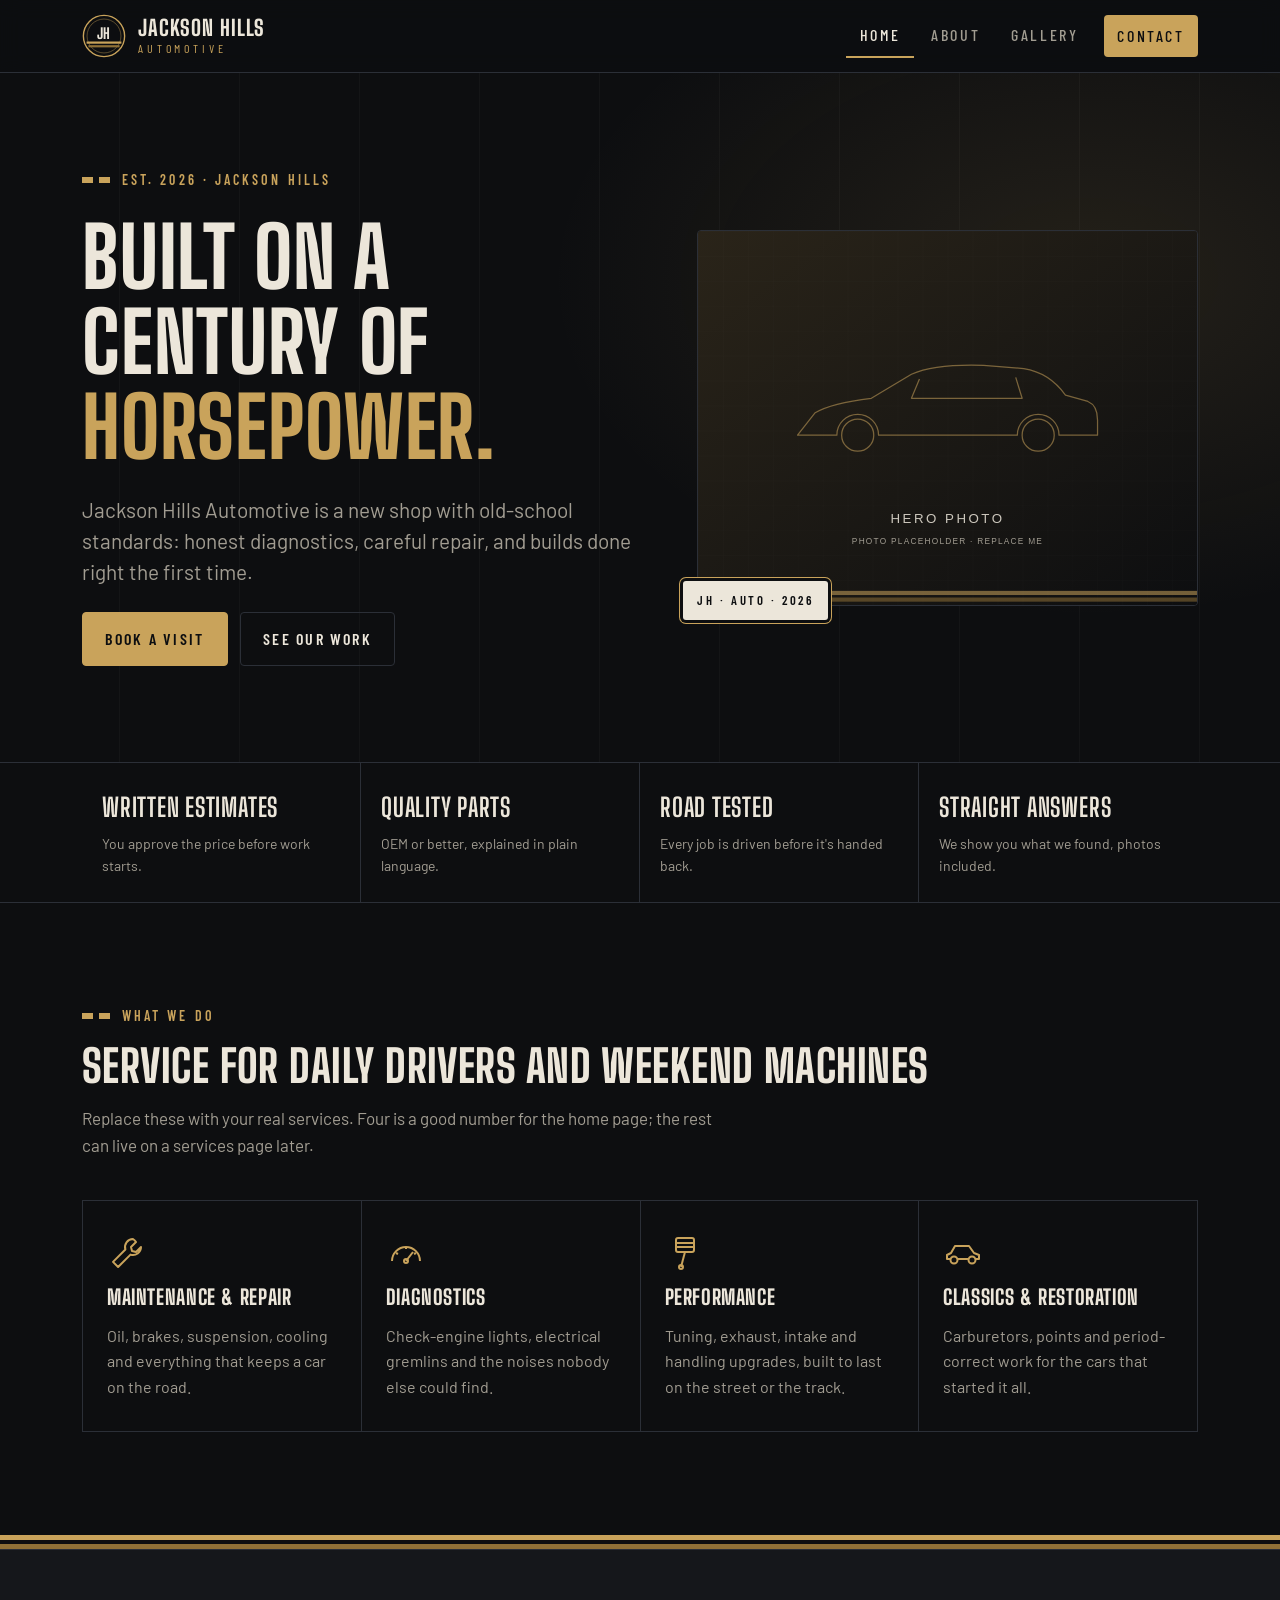
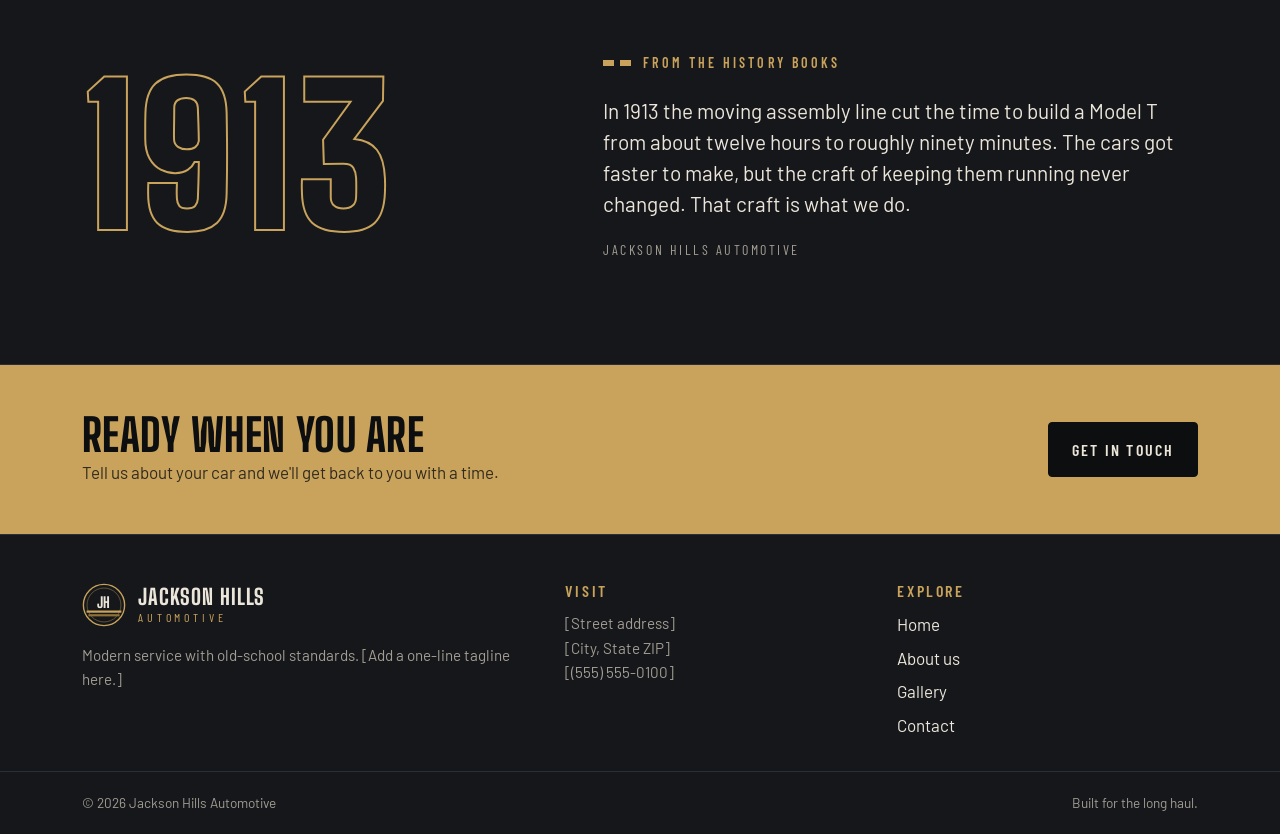
==== index.html @ db12f7b8 "Add starter website: home, about, gallery and contact pages Co-Authored-By: Claude Opus 5.5 (1M cont" ====
<!doctype html>
<html lang="en">
<head>
<meta charset="utf-8">
<meta name="viewport" content="width=device-width, initial-scale=1, viewport-fit=cover">
<title>Jackson Hills Automotive</title>
<meta name="description" content="Jackson Hills Automotive: modern auto service with old-school standards.">
<meta name="claude:viewport-fit-sides" content="cover">
<link rel="preconnect" href="https://fonts.googleapis.com">
<link rel="preconnect" href="https://fonts.gstatic.com" crossorigin>
<link rel="stylesheet" href="https://fonts.googleapis.com/css2?family=Barlow+Condensed:wght@500;600&family=Barlow:wght@400;500;600&family=Big+Shoulders+Display:wght@700;800;900&display=swap">
<link rel="stylesheet" href="css/style.css">
</head>
<body>
<header class="site-header">
  <div class="wrap">
    <a class="brand" href="index.html" aria-label="Jackson Hills Automotive home">
      <svg viewBox="0 0 48 48" aria-hidden="true"><circle cx="24" cy="24" r="22.5" fill="none" stroke="#c9a35b" stroke-width="1.5"/><circle cx="24" cy="24" r="18.5" fill="none" stroke="#c9a35b" stroke-opacity=".45" stroke-width="1"/><rect x="5" y="30" width="38" height="2.4" fill="#c9a35b"/><rect x="7" y="34" width="34" height="2.4" fill="#8f7037"/><text x="24" y="27" text-anchor="middle" font-family="Big Shoulders Display, Arial Narrow, sans-serif" font-weight="800" font-size="16" fill="#ece6da" letter-spacing="1">JH</text></svg>
      <span class="brand-name"><strong>Jackson Hills</strong><span>Automotive</span></span>
    </a>
    <button class="nav-toggle" type="button" aria-expanded="false" aria-controls="site-nav">Menu</button>
    <nav class="site-nav" id="site-nav" aria-label="Main">
      <ul><li><a href="index.html" aria-current="page">Home</a></li><li><a href="about.html">About</a></li><li><a href="gallery.html">Gallery</a></li><li><a class="nav-cta" href="contact.html">Contact</a></li></ul>
    </nav>
  </div>
</header>
<main>
<section class="hero">
  <div class="wrap">
    <div class="hero-copy">
      <span class="eyebrow">Est. 2026 &middot; Jackson Hills</span>
      <h1>Built on a century of <em>horsepower.</em></h1>
      <p class="lead">Jackson Hills Automotive is a new shop with old-school standards: honest diagnostics, careful repair, and builds done right the first time.</p>
      <div class="btn-row">
        <a class="btn btn-primary" href="contact.html">Book a visit</a>
        <a class="btn btn-ghost" href="gallery.html">See our work</a>
      </div>
    </div>
    <div class="hero-media">
      <img src="images/hero.svg" alt="Placeholder for the hero photo" width="1200" height="900">
      <span class="plate">JH &middot; Auto &middot; 2026</span>
    </div>
  </div>
</section>

<section class="gauges" aria-label="Our promise">
  <div class="wrap">
    <ul>
      <li><b>Written estimates</b><span>You approve the price before work starts.</span></li>
      <li><b>Quality parts</b><span>OEM or better, explained in plain language.</span></li>
      <li><b>Road tested</b><span>Every job is driven before it's handed back.</span></li>
      <li><b>Straight answers</b><span>We show you what we found, photos included.</span></li>
    </ul>
  </div>
</section>

<section class="section">
  <div class="wrap">
    <div class="section-head">
      <span class="eyebrow">What we do</span>
      <h2>Service for daily drivers and weekend machines</h2>
      <p class="muted">Replace these with your real services. Four is a good number for the home page; the rest can live on a services page later.</p>
    </div>
    <div class="grid-4">
      <article class="service"><svg viewBox="0 0 40 40" fill="none" stroke="currentColor" stroke-width="2" aria-hidden="true"><path d="M26 6a8 8 0 0 0-7.6 10.5L6 28.9 11.1 34l12.4-12.4A8 8 0 0 0 34 14l-5 5-4-1-1-4 5-5a8 8 0 0 0-3-3z" stroke-linejoin="round"/></svg><h3>Maintenance &amp; repair</h3><p>Oil, brakes, suspension, cooling and everything that keeps a car on the road.</p></article>
      <article class="service"><svg viewBox="0 0 40 40" fill="none" stroke="currentColor" stroke-width="2" aria-hidden="true"><path d="M6 28a14 14 0 1 1 28 0"/><path d="M20 28l7-9"/><circle cx="20" cy="28" r="2"/><path d="M10 20l2 1M20 14v2M30 20l-2 1"/></svg><h3>Diagnostics</h3><p>Check-engine lights, electrical gremlins and the noises nobody else could find.</p></article>
      <article class="service"><svg viewBox="0 0 40 40" fill="none" stroke="currentColor" stroke-width="2" aria-hidden="true"><rect x="11" y="5" width="18" height="14" rx="2"/><path d="M11 10h18M11 14h18"/><path d="M20 19l-4 15"/><circle cx="16" cy="34" r="2"/></svg><h3>Performance</h3><p>Tuning, exhaust, intake and handling upgrades, built to last on the street or the track.</p></article>
      <article class="service"><svg viewBox="0 0 40 40" fill="none" stroke="currentColor" stroke-width="2" aria-hidden="true"><path d="M4 26v-4l4-2 4-7h14l5 7 5 2v4H4z" stroke-linejoin="round"/><circle cx="11" cy="27" r="3.5" fill="#0d0e10"/><circle cx="29" cy="27" r="3.5" fill="#0d0e10"/></svg><h3>Classics &amp; restoration</h3><p>Carburetors, points and period-correct work for the cars that started it all.</p></article>
    </div>
  </div>
</section>

<div class="stripes" aria-hidden="true"></div>

<section class="section section-alt heritage">
  <div class="wrap">
    <div class="year" aria-hidden="true">1913</div>
    <blockquote>
      <span class="eyebrow">From the history books</span>
      <p>In 1913 the moving assembly line cut the time to build a Model T from about twelve hours to roughly ninety minutes. The cars got faster to make, but the craft of keeping them running never changed. That craft is what we do.</p>
      <cite>Jackson Hills Automotive</cite>
    </blockquote>
  </div>
</section>

<section class="cta-band">
  <div class="wrap">
    <div>
      <h2>Ready when you are</h2>
      <p>Tell us about your car and we'll get back to you with a time.</p>
    </div>
    <a class="btn" href="contact.html">Get in touch</a>
  </div>
</section>
</main>
<footer class="site-footer">
  <div class="wrap">
    <div>
      <a class="brand" href="index.html"><svg viewBox="0 0 48 48" aria-hidden="true"><circle cx="24" cy="24" r="22.5" fill="none" stroke="#c9a35b" stroke-width="1.5"/><circle cx="24" cy="24" r="18.5" fill="none" stroke="#c9a35b" stroke-opacity=".45" stroke-width="1"/><rect x="5" y="30" width="38" height="2.4" fill="#c9a35b"/><rect x="7" y="34" width="34" height="2.4" fill="#8f7037"/><text x="24" y="27" text-anchor="middle" font-family="Big Shoulders Display, Arial Narrow, sans-serif" font-weight="800" font-size="16" fill="#ece6da" letter-spacing="1">JH</text></svg><span class="brand-name"><strong>Jackson Hills</strong><span>Automotive</span></span></a>
      <p style="margin-top:1rem">Modern service with old-school standards. [Add a one-line tagline here.]</p>
    </div>
    <div>
      <h3>Visit</h3>
      <p>[Street address]<br>[City, State ZIP]<br>[(555) 555-0100]</p>
    </div>
    <div>
      <h3>Explore</h3>
      <ul><li><a href="index.html">Home</a></li><li><a href="about.html">About us</a></li><li><a href="gallery.html">Gallery</a></li><li><a href="contact.html">Contact</a></li></ul>
    </div>
  </div>
  <div class="footer-base"><div class="wrap"><span>&copy; <span data-year>2026</span> Jackson Hills Automotive</span><span>Built for the long haul.</span></div></div>
</footer>
<script src="js/main.js"></script>
</body>
</html>
---- css/style.css ----
/* Jackson Hills Automotive
   Layout: dark garage floor, brass heritage accents, twin racing stripes as the recurring mark.
   Single dark theme by design. */
:root {
  --ink: #0d0e10;        /* page background */
  --panel: #15171b;      /* raised surfaces */
  --panel-2: #1d2026;    /* inputs, hover */
  --line: #2b2f37;       /* hairlines */
  --fg: #ece6da;         /* warm parchment text */
  --muted: #a29d92;      /* secondary text */
  --brass: #c9a35b;      /* heritage accent */
  --brass-deep: #8f7037; /* accent shade */

  --font-display: "Big Shoulders Display", "Arial Narrow", Impact, sans-serif;
  --font-body: "Barlow", "Helvetica Neue", Arial, sans-serif;
  --font-label: "Barlow Condensed", "Arial Narrow", Arial, sans-serif;

  --step--1: 0.875rem;
  --step-0: 1.0625rem;
  --step-1: 1.3rem;
  --step-2: 1.75rem;
  --step-3: clamp(2.1rem, 4vw, 2.8rem);
  --step-4: clamp(2.8rem, 7vw, 5.2rem);

  --radius: 4px;
  --wrap: 1180px;
  color-scheme: dark;
}

*, *::before, *::after { box-sizing: border-box; }
html { scroll-behavior: smooth; }
@media (prefers-reduced-motion: reduce) {
  html { scroll-behavior: auto; }
  *, *::before, *::after { animation: none !important; transition: none !important; }
}

body {
  margin: 0;
  background: var(--ink);
  color: var(--fg);
  font-family: var(--font-body);
  font-size: var(--step-0);
  line-height: 1.6;
  -webkit-font-smoothing: antialiased;
}
body::before {
  content: "";
  position: fixed;
  inset: 0 0 auto;
  height: env(safe-area-inset-top, 0px);
  z-index: 60;
  background: var(--ink);
}

img { max-width: 100%; height: auto; display: block; }
a { color: var(--brass); }
a:focus-visible, button:focus-visible, input:focus-visible, select:focus-visible, textarea:focus-visible {
  outline: 2px solid var(--brass);
  outline-offset: 3px;
}

.wrap {
  max-width: var(--wrap);
  margin-inline: auto;
  padding-left: max(16px, env(safe-area-inset-left, 0px));
  padding-right: max(16px, env(safe-area-inset-right, 0px));
}
@media (min-width: 700px) {
  .wrap { padding-left: max(32px, env(safe-area-inset-left, 0px)); padding-right: max(32px, env(safe-area-inset-right, 0px)); }
}

h1, h2, h3 {
  font-family: var(--font-display);
  font-weight: 800;
  line-height: 1.02;
  letter-spacing: 0.01em;
  text-transform: uppercase;
  text-wrap: balance;
  margin: 0;
}
h1 { font-size: var(--step-4); }
h2 { font-size: var(--step-3); }
h3 { font-size: var(--step-1); letter-spacing: 0.03em; }
p { margin: 0; max-width: 65ch; }

.eyebrow {
  font-family: var(--font-label);
  font-weight: 600;
  font-size: var(--step--1);
  letter-spacing: 0.22em;
  text-transform: uppercase;
  color: var(--brass);
  display: inline-flex;
  align-items: center;
  gap: 0.75rem;
}
.eyebrow::before {
  content: "";
  width: 28px;
  height: 6px;
  background: linear-gradient(90deg, var(--brass) 0 40%, transparent 40% 60%, var(--brass) 60%);
}
.lead { font-size: var(--step-1); color: var(--muted); line-height: 1.5; }
.muted { color: var(--muted); }

/* Buttons */
.btn {
  display: inline-flex;
  align-items: center;
  gap: 0.6rem;
  font-family: var(--font-label);
  font-weight: 600;
  font-size: 1rem;
  letter-spacing: 0.14em;
  text-transform: uppercase;
  text-decoration: none;
  padding: 0.85rem 1.4rem;
  border-radius: var(--radius);
  border: 1px solid var(--brass);
  cursor: pointer;
  transition: background 0.2s, color 0.2s, transform 0.2s;
}
.btn-primary { background: var(--brass); color: var(--ink); }
.btn-primary:hover { background: var(--fg); border-color: var(--fg); }
.btn-ghost { background: transparent; color: var(--fg); border-color: var(--line); }
.btn-ghost:hover { border-color: var(--brass); color: var(--brass); }
.btn-row { display: flex; flex-wrap: wrap; gap: 0.75rem; }

/* Header */
.site-header {
  position: sticky;
  top: env(safe-area-inset-top, 0px);
  z-index: 50;
  background: color-mix(in srgb, var(--ink) 88%, transparent);
  backdrop-filter: blur(10px);
  -webkit-backdrop-filter: blur(10px);
  border-bottom: 1px solid var(--line);
}
.site-header .wrap {
  display: flex;
  align-items: center;
  justify-content: space-between;
  gap: 1rem;
  min-height: 72px;
}
.brand {
  display: flex;
  align-items: center;
  gap: 0.75rem;
  text-decoration: none;
  color: var(--fg);
}
.brand svg { width: 44px; height: 44px; flex: none; }
.brand-name { display: flex; flex-direction: column; line-height: 1; }
.brand-name strong {
  font-family: var(--font-display);
  font-weight: 800;
  font-size: 1.35rem;
  letter-spacing: 0.04em;
  text-transform: uppercase;
}
.brand-name span {
  font-family: var(--font-label);
  font-size: 0.75rem;
  letter-spacing: 0.32em;
  text-transform: uppercase;
  color: var(--brass);
  margin-top: 0.2rem;
}
.nav-toggle {
  display: none;
  background: none;
  border: 1px solid var(--line);
  color: var(--fg);
  border-radius: var(--radius);
  padding: 0.5rem 0.7rem;
  font-family: var(--font-label);
  letter-spacing: 0.14em;
  text-transform: uppercase;
  cursor: pointer;
}
.site-nav ul { list-style: none; margin: 0; padding: 0; display: flex; gap: 0.25rem; align-items: center; }
.site-nav a {
  display: block;
  font-family: var(--font-label);
  font-weight: 500;
  font-size: 1rem;
  letter-spacing: 0.16em;
  text-transform: uppercase;
  text-decoration: none;
  color: var(--muted);
  padding: 0.5rem 0.85rem;
  border-bottom: 2px solid transparent;
}
.site-nav a:hover { color: var(--fg); }
.site-nav a[aria-current="page"] { color: var(--fg); border-bottom-color: var(--brass); }
.site-nav .nav-cta { color: var(--ink); background: var(--brass); border-radius: var(--radius); border-bottom: 0; margin-left: 0.5rem; }
.site-nav .nav-cta:hover { background: var(--fg); color: var(--ink); }
.site-nav .nav-cta[aria-current="page"] { border-bottom: 0; }

@media (max-width: 820px) {
  .nav-toggle { display: inline-block; }
  .site-nav {
    position: absolute;
    inset: 100% 0 auto;
    background: var(--ink);
    border-bottom: 1px solid var(--line);
    padding-left: max(16px, env(safe-area-inset-left, 0px));
    padding-right: max(16px, env(safe-area-inset-right, 0px));
    padding-block: 0.5rem 1rem;
  }
  .site-nav:not(.is-open) { display: none; }
  .site-nav ul { flex-direction: column; align-items: stretch; }
  .site-nav a { padding: 0.8rem 0; border-bottom: 1px solid var(--line); }
  .site-nav a[aria-current="page"] { border-bottom-color: var(--brass); }
  .site-nav .nav-cta { margin: 0.75rem 0 0; text-align: center; padding: 0.8rem; }
}

/* Sections */
.section { padding-block: clamp(3.5rem, 8vw, 6.5rem); }
.section-head { display: grid; gap: 1rem; margin-bottom: 2.5rem; }
.section-alt { background: var(--panel); border-block: 1px solid var(--line); }

/* Racing stripe divider */
.stripes {
  height: 14px;
  background:
    linear-gradient(var(--brass), var(--brass)) 0 0 / 100% 5px no-repeat,
    linear-gradient(var(--brass-deep), var(--brass-deep)) 0 100% / 100% 5px no-repeat;
}

/* Hero */
.hero { position: relative; overflow: hidden; border-bottom: 1px solid var(--line); }
.hero::before {
  content: "";
  position: absolute;
  inset: 0;
  background:
    radial-gradient(ellipse 60% 70% at 85% 30%, rgba(201, 163, 91, 0.12), transparent 70%),
    repeating-linear-gradient(90deg, transparent 0 119px, rgba(236, 230, 218, 0.03) 119px 120px);
  pointer-events: none;
}
.hero .wrap {
  position: relative;
  display: grid;
  grid-template-columns: minmax(0, 1.1fr) minmax(0, 1fr);
  gap: clamp(2rem, 5vw, 4rem);
  align-items: center;
  padding-block: clamp(3rem, 8vw, 6rem);
}
.hero-copy { display: grid; gap: 1.5rem; min-width: 0; }
.hero h1 em { font-style: normal; color: var(--brass); }
.hero-media { position: relative; min-width: 0; }
.hero-media img { width: 100%; aspect-ratio: 4 / 3; object-fit: cover; border: 1px solid var(--line); border-radius: var(--radius); }
.plate {
  position: absolute;
  left: -14px;
  bottom: -14px;
  background: var(--fg);
  color: var(--ink);
  font-family: var(--font-label);
  font-weight: 600;
  letter-spacing: 0.2em;
  text-transform: uppercase;
  font-size: 0.8rem;
  padding: 0.55rem 0.9rem;
  border-radius: 3px;
  box-shadow: 0 0 0 3px var(--ink), 0 0 0 4px var(--brass);
}
@media (max-width: 820px) {
  .hero .wrap { grid-template-columns: 1fr; }
  .plate { left: 10px; bottom: -12px; }
}

/* Gauge strip */
.gauges { border-bottom: 1px solid var(--line); }
.gauges ul {
  list-style: none;
  margin: 0;
  padding: 0;
  display: grid;
  grid-template-columns: repeat(auto-fit, minmax(200px, 1fr));
}
.gauges li {
  padding: 1.5rem 1.25rem;
  border-right: 1px solid var(--line);
  display: grid;
  gap: 0.3rem;
}
.gauges li:last-child { border-right: 0; }
.gauges b {
  font-family: var(--font-display);
  font-size: 1.6rem;
  text-transform: uppercase;
  letter-spacing: 0.03em;
}
.gauges span { color: var(--muted); font-size: var(--step--1); }
@media (max-width: 520px) { .gauges li { border-right: 0; border-bottom: 1px solid var(--line); } }

/* Service cards */
.grid-4 { display: grid; grid-template-columns: repeat(auto-fit, minmax(240px, 1fr)); gap: 1px; background: var(--line); border: 1px solid var(--line); }
.service { background: var(--ink); padding: 2rem 1.5rem; display: grid; gap: 0.9rem; align-content: start; transition: background 0.2s; min-width: 0; }
.service:hover { background: var(--panel); }
.service svg { width: 40px; height: 40px; color: var(--brass); }
.service p { color: var(--muted); font-size: 1rem; }
.section-alt .service { background: var(--panel); }
.section-alt .service:hover { background: var(--panel-2); }

/* Heritage band */
.heritage .wrap { display: grid; grid-template-columns: minmax(0, 1fr) minmax(0, 1.3fr); gap: clamp(2rem, 5vw, 4rem); align-items: center; }
.year {
  font-family: var(--font-display);
  font-weight: 900;
  font-size: clamp(6rem, 18vw, 12rem);
  line-height: 0.85;
  color: transparent;
  -webkit-text-stroke: 2px var(--brass);
  letter-spacing: 0.02em;
}
.heritage blockquote { margin: 0; display: grid; gap: 1.25rem; }
.heritage blockquote p { font-size: var(--step-1); line-height: 1.5; }
.heritage cite { font-family: var(--font-label); font-style: normal; letter-spacing: 0.18em; text-transform: uppercase; color: var(--muted); font-size: var(--step--1); }
@media (max-width: 820px) { .heritage .wrap { grid-template-columns: 1fr; } }

/* CTA band */
.cta-band { background: var(--brass); color: var(--ink); }
.cta-band .wrap { display: flex; flex-wrap: wrap; align-items: center; justify-content: space-between; gap: 1.5rem; padding-block: 3rem; }
.cta-band h2 { font-size: var(--step-3); }
.cta-band p { color: var(--ink); opacity: 0.8; }
.cta-band .btn { background: var(--ink); color: var(--fg); border-color: var(--ink); }
.cta-band .btn:hover { background: var(--panel-2); }

/* Page header */
.page-head { border-bottom: 1px solid var(--line); position: relative; overflow: hidden; }
.page-head::after {
  content: "";
  position: absolute;
  right: -40px;
  top: 0;
  bottom: 0;
  width: 160px;
  background: linear-gradient(90deg, transparent 0 30%, var(--brass) 30% 50%, transparent 50% 62%, var(--brass-deep) 62% 82%, transparent 82%);
  transform: skewX(-18deg);
  opacity: 0.85;
}
.page-head .wrap { padding-block: clamp(3rem, 7vw, 5rem); display: grid; gap: 1.25rem; position: relative; z-index: 1; }
@media (max-width: 600px) { .page-head::after { width: 90px; right: -50px; opacity: 0.5; } }

/* About */
.split { display: grid; grid-template-columns: minmax(0, 1fr) minmax(0, 1fr); gap: clamp(2rem, 5vw, 4rem); align-items: start; }
.split > * { min-width: 0; }
.prose { display: grid; gap: 1.1rem; }
.prose p { color: var(--muted); }
.prose p:first-of-type { color: var(--fg); font-size: var(--step-1); line-height: 1.5; }
.framed img { width: 100%; aspect-ratio: 4 / 5; object-fit: cover; border: 1px solid var(--line); border-radius: var(--radius); }
.framed figcaption { font-family: var(--font-label); letter-spacing: 0.14em; text-transform: uppercase; font-size: 0.8rem; color: var(--muted); margin-top: 0.75rem; }
@media (max-width: 820px) { .split { grid-template-columns: 1fr; } }

.values { list-style: none; margin: 0; padding: 0; display: grid; grid-template-columns: repeat(auto-fit, minmax(240px, 1fr)); gap: 2rem; }
.values li { display: grid; gap: 0.6rem; border-top: 2px solid var(--brass); padding-top: 1.25rem; }
.values p { color: var(--muted); font-size: 1rem; }

/* Timeline */
.timeline { list-style: none; margin: 0; padding: 0; position: relative; display: grid; gap: 0; }
.timeline::before { content: ""; position: absolute; left: 7.5rem; top: 0.6rem; bottom: 0.6rem; width: 1px; background: var(--line); }
.timeline li { display: grid; grid-template-columns: 7.5rem minmax(0, 1fr); gap: 2rem; padding-block: 1.1rem; position: relative; }
.timeline li::before {
  content: "";
  position: absolute;
  left: calc(7.5rem - 5px);
  top: 1.65rem;
  width: 11px;
  height: 11px;
  border-radius: 50%;
  background: var(--ink);
  border: 2px solid var(--brass);
}
.timeline time {
  font-family: var(--font-display);
  font-weight: 800;
  font-size: 2rem;
  line-height: 1;
  color: var(--brass);
  font-variant-numeric: tabular-nums;
  padding-top: 0.2rem;
}
.timeline div { padding-left: 1rem; display: grid; gap: 0.3rem; }
.timeline p { color: var(--muted); font-size: 1rem; }
.timeline li.now time { color: var(--fg); }
.timeline li.now::before { background: var(--brass); }
@media (max-width: 560px) {
  .timeline::before { left: 4.5rem; }
  .timeline li { grid-template-columns: 4.5rem minmax(0, 1fr); gap: 1rem; }
  .timeline li::before { left: calc(4.5rem - 5px); }
  .timeline time { font-size: 1.4rem; }
}

.team { display: grid; grid-template-columns: repeat(auto-fit, minmax(220px, 1fr)); gap: 1.5rem; }
.team figure { margin: 0; display: grid; gap: 0.75rem; }
.team img { width: 100%; aspect-ratio: 1; object-fit: cover; border: 1px solid var(--line); border-radius: var(--radius); }
.team strong { font-family: var(--font-display); font-size: 1.3rem; text-transform: uppercase; letter-spacing: 0.03em; display: block; }
.team span { color: var(--muted); font-size: 0.95rem; }

/* Gallery */
.filters { display: flex; flex-wrap: wrap; gap: 0.5rem; margin-bottom: 2rem; }
.chip {
  font-family: var(--font-label);
  font-weight: 500;
  letter-spacing: 0.14em;
  text-transform: uppercase;
  font-size: 0.9rem;
  padding: 0.5rem 1rem;
  border-radius: 999px;
  border: 1px solid var(--line);
  background: transparent;
  color: var(--muted);
  cursor: pointer;
}
.chip:hover { color: var(--fg); border-color: var(--muted); }
.chip[aria-pressed="true"] { background: var(--fg); color: var(--ink); border-color: var(--fg); }
.gallery { display: grid; grid-template-columns: repeat(auto-fill, minmax(280px, 1fr)); gap: 1rem; }
.gallery figure { margin: 0; }
.gallery button {
  display: block;
  width: 100%;
  padding: 0;
  border: 1px solid var(--line);
  border-radius: var(--radius);
  background: var(--panel);
  cursor: zoom-in;
  overflow: hidden;
}
.gallery img { width: 100%; aspect-ratio: 4 / 3; object-fit: cover; transition: transform 0.4s ease; }
.gallery button:hover img { transform: scale(1.04); }
.gallery figcaption { display: flex; justify-content: space-between; gap: 1rem; padding-top: 0.6rem; font-size: 0.95rem; }
.gallery figcaption span { font-family: var(--font-label); letter-spacing: 0.14em; text-transform: uppercase; font-size: 0.8rem; color: var(--brass); }

.lightbox {
  position: fixed;
  inset: 0;
  z-index: 100;
  background: rgba(8, 9, 10, 0.94);
  display: grid;
  place-items: center;
  padding: max(16px, env(safe-area-inset-top, 0px)) max(16px, env(safe-area-inset-right, 0px)) max(16px, env(safe-area-inset-bottom, 0px)) max(16px, env(safe-area-inset-left, 0px));
}
.lightbox figure { margin: 0; max-width: min(1100px, 100%); display: grid; gap: 0.75rem; }
.lightbox img { max-height: 78vh; width: auto; margin-inline: auto; border-radius: var(--radius); }
.lightbox figcaption { text-align: center; color: var(--muted); }
.lightbox-close {
  position: absolute;
  top: calc(16px + env(safe-area-inset-top, 0px));
  right: calc(16px + env(safe-area-inset-right, 0px));
  background: var(--panel);
  color: var(--fg);
  border: 1px solid var(--line);
  border-radius: var(--radius);
  padding: 0.5rem 0.9rem;
  font-family: var(--font-label);
  letter-spacing: 0.14em;
  text-transform: uppercase;
  cursor: pointer;
}

/* Contact */
.contact-grid { display: grid; grid-template-columns: minmax(0, 1.4fr) minmax(0, 1fr); gap: clamp(2rem, 5vw, 4rem); align-items: start; }
@media (max-width: 900px) { .contact-grid { grid-template-columns: 1fr; } }
.form { display: grid; gap: 1.1rem; }
.form-row { display: grid; grid-template-columns: repeat(auto-fit, minmax(220px, 1fr)); gap: 1.1rem; }
.field { display: grid; gap: 0.4rem; min-width: 0; }
.field label { font-family: var(--font-label); font-weight: 500; letter-spacing: 0.14em; text-transform: uppercase; font-size: 0.85rem; color: var(--muted); }
.field input, .field select, .field textarea {
  width: 100%;
  font: inherit;
  font-size: 1rem;
  color: var(--fg);
  background: var(--panel-2);
  border: 1px solid var(--line);
  border-radius: var(--radius);
  padding: 0.75rem 0.9rem;
}
.field textarea { min-height: 150px; resize: vertical; }
.field input:focus, .field select:focus, .field textarea:focus { border-color: var(--brass); outline: none; box-shadow: 0 0 0 3px rgba(201, 163, 91, 0.2); }
.form-note { font-size: 0.95rem; color: var(--muted); }
.form-status { padding: 0.9rem 1rem; border: 1px solid var(--brass); border-radius: var(--radius); background: rgba(201, 163, 91, 0.08); }

.info-card { background: var(--panel); border: 1px solid var(--line); border-radius: var(--radius); padding: 2rem 1.75rem; display: grid; gap: 1.75rem; }
.info-card dl { margin: 0; display: grid; gap: 1.25rem; }
.info-card dt { font-family: var(--font-label); letter-spacing: 0.18em; text-transform: uppercase; font-size: 0.8rem; color: var(--brass); }
.info-card dd { margin: 0.25rem 0 0; }
.hours { width: 100%; border-collapse: collapse; font-variant-numeric: tabular-nums; }
.hours td { padding: 0.45rem 0; border-bottom: 1px solid var(--line); }
.hours td:last-child { text-align: right; color: var(--muted); }

/* Footer */
.site-footer { border-top: 1px solid var(--line); background: var(--panel); }
.site-footer .wrap { display: grid; grid-template-columns: minmax(0, 1.5fr) repeat(2, minmax(0, 1fr)); gap: 2rem; padding-block: 3rem 2rem; }
.site-footer h3 { font-size: 1rem; letter-spacing: 0.16em; color: var(--brass); font-family: var(--font-label); font-weight: 600; margin-bottom: 0.75rem; }
.site-footer ul { list-style: none; margin: 0; padding: 0; display: grid; gap: 0.4rem; }
.site-footer a { color: var(--fg); text-decoration: none; }
.site-footer a:hover { color: var(--brass); }
.site-footer p { color: var(--muted); font-size: 0.95rem; }
.footer-base { border-top: 1px solid var(--line); }
.footer-base .wrap { display: flex; flex-wrap: wrap; justify-content: space-between; gap: 0.5rem; padding-block: 1.25rem; font-size: 0.85rem; color: var(--muted); grid-template-columns: none; }
@media (max-width: 700px) { .site-footer .wrap { grid-template-columns: 1fr; } }
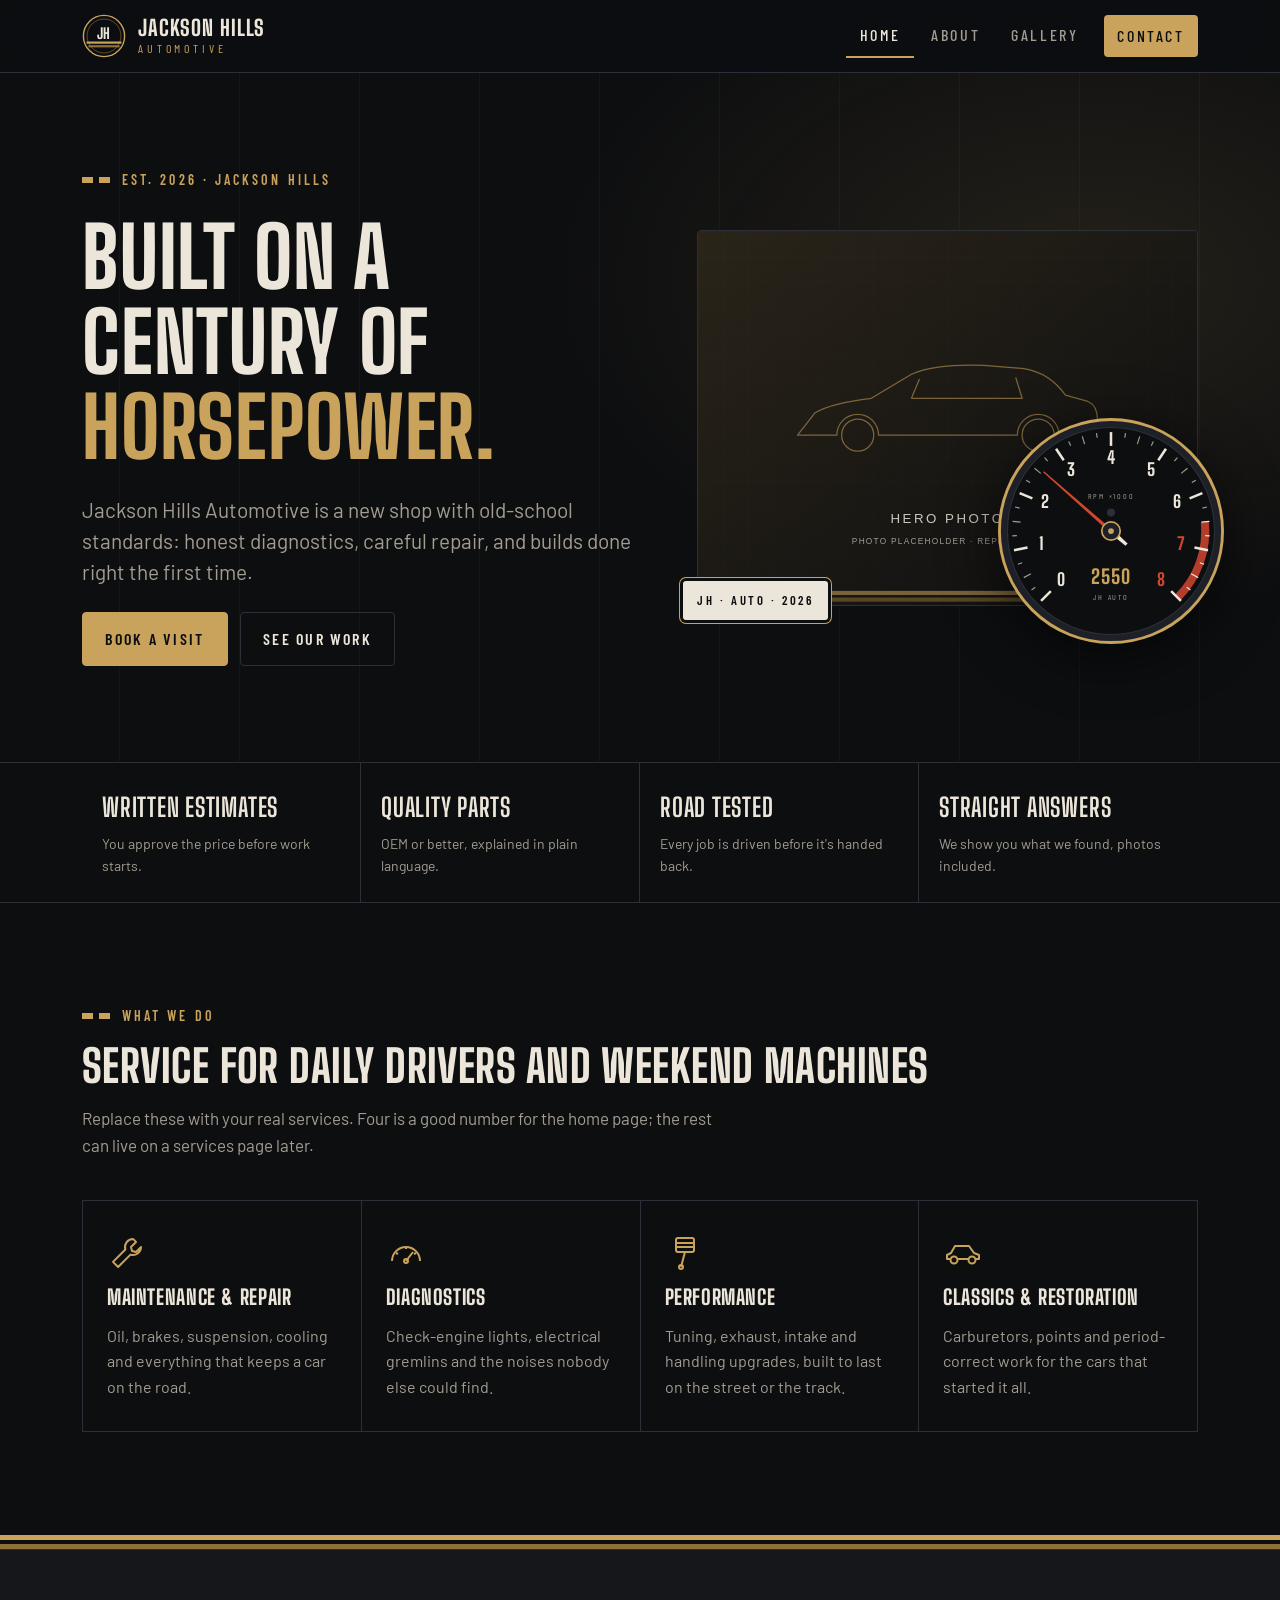
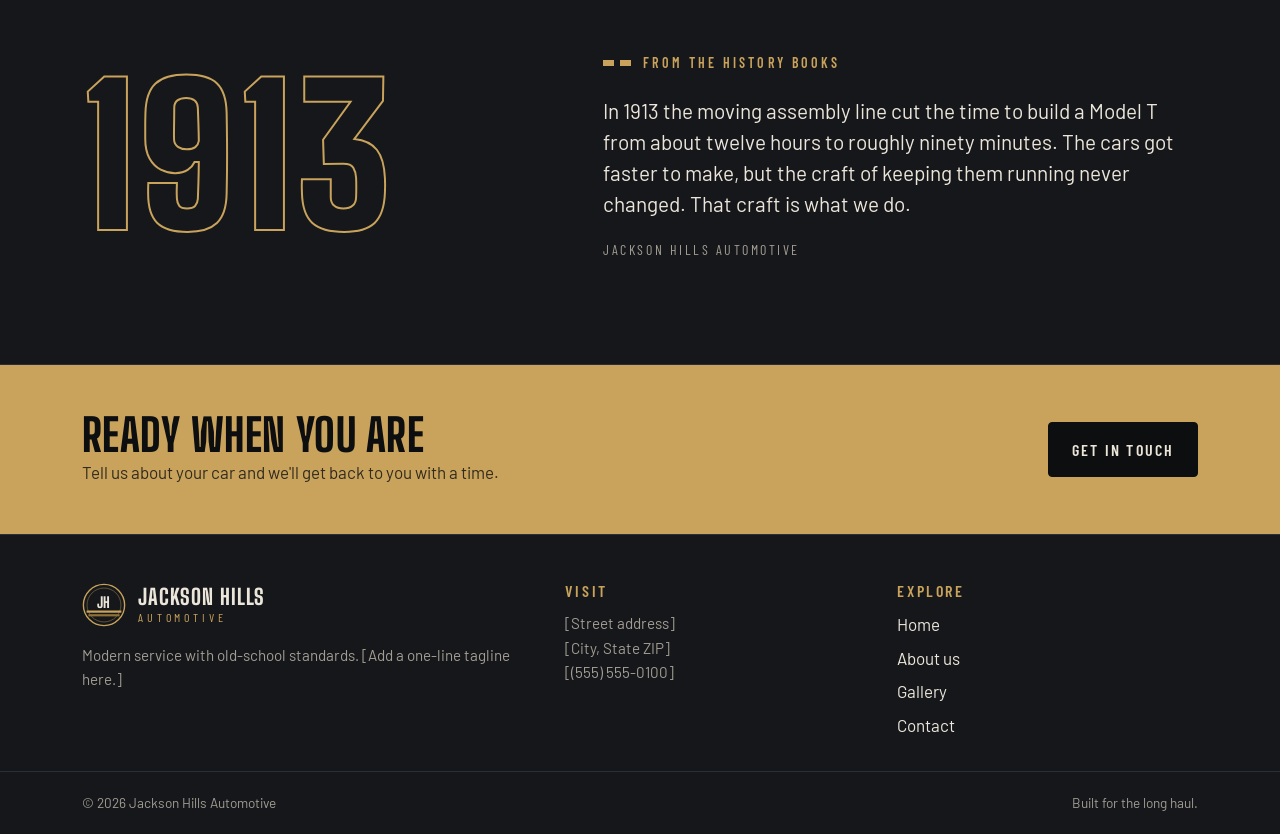
==== commit 4d692c3a: "Add redline tachometer to the home page hero Co-Authored-By: Claude Opus 5.5 (1M context) <noreply@a" ====
--- a/index.html
+++ b/index.html
@@ -39,6 +39,20 @@
     <div class="hero-media">
       <img src="images/hero.svg" alt="Placeholder for the hero photo" width="1200" height="900">
       <span class="plate">JH &middot; Auto &middot; 2026</span>
+      <div class="tach" id="tach" role="img" aria-label="Tachometer revving to redline">
+        <svg viewBox="0 0 200 200" aria-hidden="true">
+          <circle class="tach-bezel" cx="100" cy="100" r="97"/>
+          <circle class="tach-face" cx="100" cy="100" r="90"/>
+          <path class="tach-red" d="M181.61 91.96 A82 82 0 0 1 157.98 157.98"/><line class="tach-tick major" x1="39.19" y1="160.81" x2="47.67" y2="152.33"/><text class="tach-num" x="56.16" y="147.84">0</text><line class="tach-tick" x1="30.92" y1="151.23" x2="34.14" y2="148.85"/><line class="tach-tick" x1="24.15" y1="140.54" x2="30.33" y2="137.24"/><line class="tach-tick" x1="19.03" y1="128.97" x2="22.79" y2="127.62"/><line class="tach-tick major" x1="15.65" y1="116.78" x2="27.42" y2="114.44"/><text class="tach-num" x="39.19" y="116.10">1</text><line class="tach-tick" x1="14.10" y1="104.22" x2="18.10" y2="104.02"/><line class="tach-tick" x1="14.41" y1="91.57" x2="21.38" y2="92.26"/><line class="tach-tick" x1="16.58" y1="79.10" x2="20.46" y2="80.08"/><line class="tach-tick major" x1="20.55" y1="67.09" x2="31.63" y2="71.68"/><text class="tach-num" x="42.72" y="80.27">2</text><line class="tach-tick" x1="26.24" y1="55.79" x2="29.67" y2="57.84"/><line class="tach-tick" x1="33.52" y1="45.44" x2="38.93" y2="49.88"/><line class="tach-tick" x1="42.25" y1="36.28" x2="44.93" y2="39.24"/><line class="tach-tick major" x1="52.22" y1="28.49" x2="58.89" y2="38.47"/><text class="tach-num" x="65.55" y="52.45">3</text><line class="tach-tick" x1="63.23" y1="22.26" x2="64.94" y2="25.87"/><line class="tach-tick" x1="75.04" y1="17.70" x2="77.07" y2="24.40"/><line class="tach-tick" x1="87.38" y1="14.93" x2="87.97" y2="18.89"/><line class="tach-tick major" x1="100.00" y1="14.00" x2="100.00" y2="26.00"/><text class="tach-num" x="100.00" y="42.00">4</text><line class="tach-tick" x1="112.62" y1="14.93" x2="112.03" y2="18.89"/><line class="tach-tick" x1="124.96" y1="17.70" x2="122.93" y2="24.40"/><line class="tach-tick" x1="136.77" y1="22.26" x2="135.06" y2="25.87"/><line class="tach-tick major" x1="147.78" y1="28.49" x2="141.11" y2="38.47"/><text class="tach-num" x="134.45" y="52.45">5</text><line class="tach-tick" x1="157.75" y1="36.28" x2="155.07" y2="39.24"/><line class="tach-tick" x1="166.48" y1="45.44" x2="161.07" y2="49.88"/><line class="tach-tick" x1="173.76" y1="55.79" x2="170.33" y2="57.84"/><line class="tach-tick major" x1="179.45" y1="67.09" x2="168.37" y2="71.68"/><text class="tach-num" x="157.28" y="80.27">6</text><line class="tach-tick" x1="183.42" y1="79.10" x2="179.54" y2="80.08"/><line class="tach-tick hot" x1="185.59" y1="91.57" x2="178.62" y2="92.26"/><line class="tach-tick hot" x1="185.90" y1="104.22" x2="181.90" y2="104.02"/><line class="tach-tick major hot" x1="184.35" y1="116.78" x2="172.58" y2="114.44"/><text class="tach-num hot" x="160.81" y="116.10">7</text><line class="tach-tick hot" x1="180.97" y1="128.97" x2="177.21" y2="127.62"/><line class="tach-tick hot" x1="175.85" y1="140.54" x2="169.67" y2="137.24"/><line class="tach-tick hot" x1="169.08" y1="151.23" x2="165.86" y2="148.85"/><line class="tach-tick major hot" x1="160.81" y1="160.81" x2="152.33" y2="152.33"/><text class="tach-num hot" x="143.84" y="147.84">8</text>
+          <text class="tach-label" x="100" y="72">RPM &#215;1000</text>
+          <circle class="tach-shift" id="tach-shift" cx="100" cy="84" r="3.5"/>
+          <text class="tach-readout" id="tach-readout" x="100" y="146">0</text>
+          <text class="tach-label" x="100" y="160">JH AUTO</text>
+          <g class="tach-needle" id="tach-needle"><path d="M98.4 104 L99.4 22 L100.6 22 L101.6 104 Z"/><path class="tach-tail" d="M98 100 L102 100 L101.4 118 L98.6 118 Z"/></g>
+          <circle class="tach-hub" cx="100" cy="100" r="8"/>
+          <circle class="tach-hub-dot" cx="100" cy="100" r="2.5"/>
+        </svg>
+      </div>
     </div>
   </div>
 </section>
--- a/css/style.css
+++ b/css/style.css
@@ -10,6 +10,7 @@
   --muted: #a29d92;      /* secondary text */
   --brass: #c9a35b;      /* heritage accent */
   --brass-deep: #8f7037; /* accent shade */
+  --redline: #d0462f;    /* tachometer redline */
 
   --font-display: "Big Shoulders Display", "Arial Narrow", Impact, sans-serif;
   --font-body: "Barlow", "Helvetica Neue", Arial, sans-serif;
@@ -267,8 +268,39 @@
   border-radius: 3px;
   box-shadow: 0 0 0 3px var(--ink), 0 0 0 4px var(--brass);
 }
+/* Tachometer */
+.tach {
+  position: absolute;
+  right: -28px;
+  bottom: -40px;
+  width: clamp(150px, 19vw, 230px);
+  aspect-ratio: 1;
+  max-width: 100%;
+  filter: drop-shadow(0 12px 28px rgba(0, 0, 0, 0.6));
+}
+.tach svg { width: 100%; height: 100%; display: block; overflow: visible; }
+.tach-bezel { fill: var(--panel-2); stroke: var(--brass); stroke-width: 2.5; }
+.tach-face { fill: var(--ink); stroke: var(--line); stroke-width: 1; }
+.tach-red { fill: none; stroke: var(--redline); stroke-width: 7; opacity: 0.85; }
+.tach-tick { stroke: var(--muted); stroke-width: 1; }
+.tach-tick.major { stroke: var(--fg); stroke-width: 2.2; }
+.tach-tick.hot { stroke: var(--fg); }
+.tach-num { fill: var(--fg); font-family: var(--font-display); font-weight: 800; font-size: 15px; text-anchor: middle; }
+.tach-num.hot { fill: var(--redline); }
+.tach-label { fill: var(--muted); font-family: var(--font-label); font-size: 7px; letter-spacing: 1.5px; text-anchor: middle; }
+.tach-readout { fill: var(--brass); font-family: var(--font-display); font-weight: 800; font-size: 17px; letter-spacing: 1px; text-anchor: middle; font-variant-numeric: tabular-nums; }
+.tach-readout.hot { fill: var(--redline); }
+.tach-needle { transform-origin: 100px 100px; transform: rotate(-135deg); }
+.tach-needle path { fill: var(--redline); }
+.tach-needle .tach-tail { fill: var(--fg); }
+.tach-hub { fill: var(--panel-2); stroke: var(--brass); stroke-width: 1.5; }
+.tach-hub-dot { fill: var(--brass); }
+.tach-shift { fill: var(--line); transition: fill 0.08s; }
+.tach-shift.on { fill: var(--redline); filter: drop-shadow(0 0 4px var(--redline)); }
+
 @media (max-width: 820px) {
   .hero .wrap { grid-template-columns: 1fr; }
+  .tach { right: 8px; bottom: -36px; width: clamp(130px, 36vw, 190px); }
   .plate { left: 10px; bottom: -12px; }
 }
 
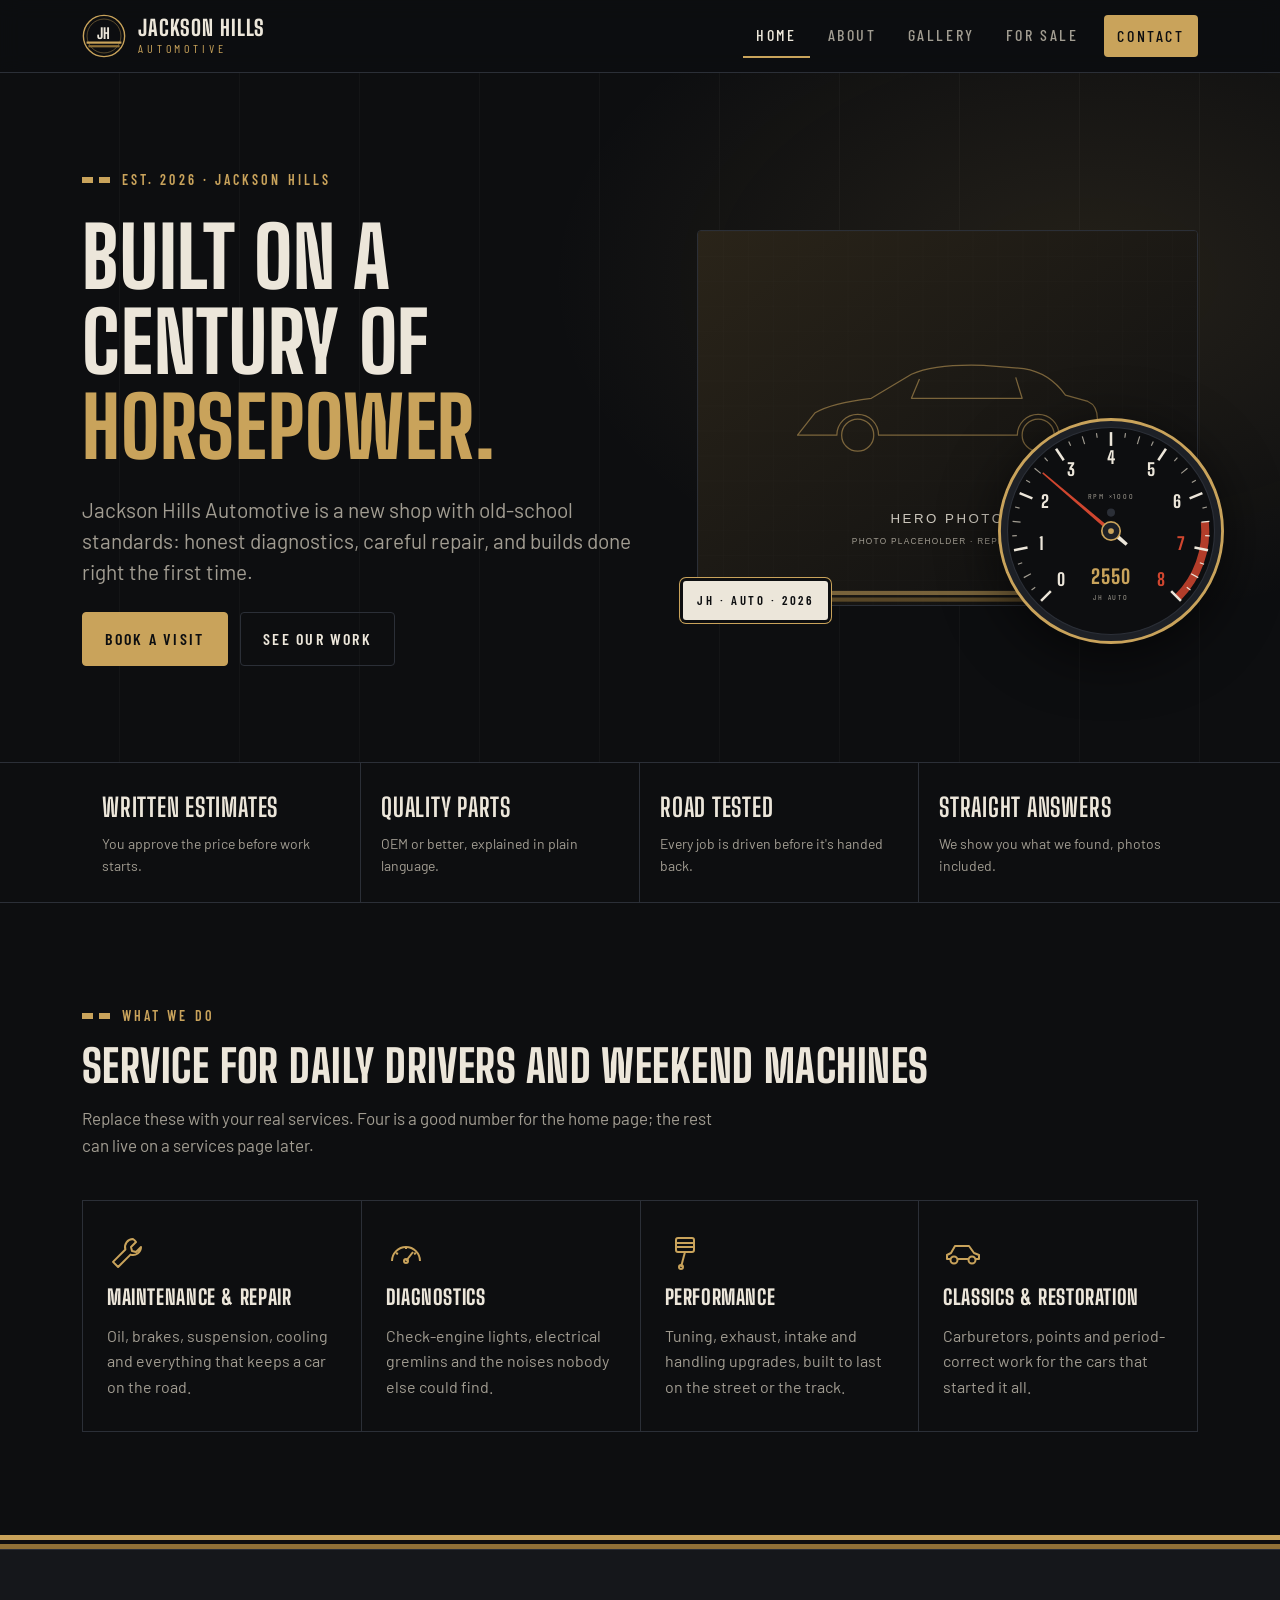
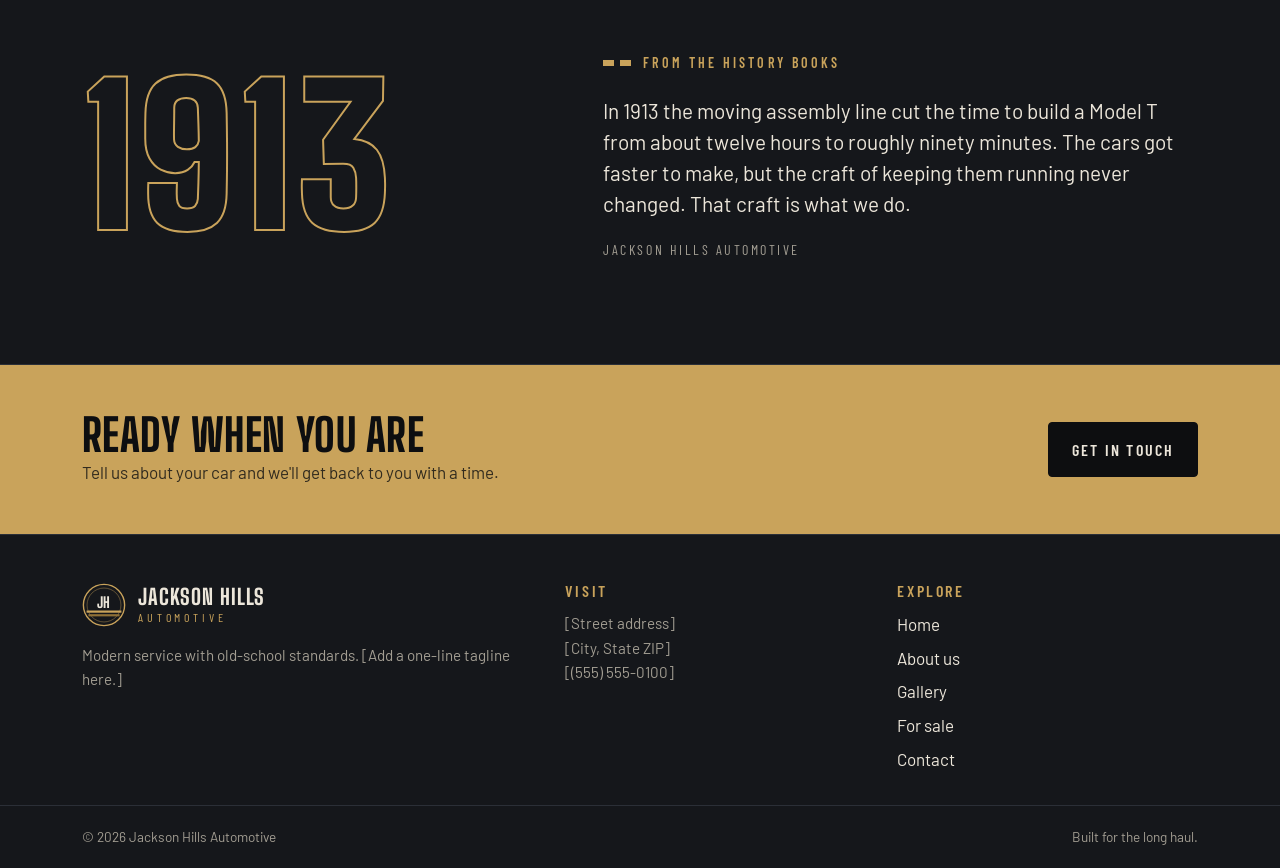
==== commit 7848f32b: "Add For Sale page with vehicle listings Co-Authored-By: Claude Opus 5.5 (1M context) <noreply@anthro" ====
--- a/index.html
+++ b/index.html
@@ -20,7 +20,7 @@
     </a>
     <button class="nav-toggle" type="button" aria-expanded="false" aria-controls="site-nav">Menu</button>
     <nav class="site-nav" id="site-nav" aria-label="Main">
-      <ul><li><a href="index.html" aria-current="page">Home</a></li><li><a href="about.html">About</a></li><li><a href="gallery.html">Gallery</a></li><li><a class="nav-cta" href="contact.html">Contact</a></li></ul>
+      <ul><li><a href="index.html" aria-current="page">Home</a></li><li><a href="about.html">About</a></li><li><a href="gallery.html">Gallery</a></li><li><a href="for-sale.html">For Sale</a></li><li><a class="nav-cta" href="contact.html">Contact</a></li></ul>
     </nav>
   </div>
 </header>
@@ -119,7 +119,7 @@
     </div>
     <div>
       <h3>Explore</h3>
-      <ul><li><a href="index.html">Home</a></li><li><a href="about.html">About us</a></li><li><a href="gallery.html">Gallery</a></li><li><a href="contact.html">Contact</a></li></ul>
+      <ul><li><a href="index.html">Home</a></li><li><a href="about.html">About us</a></li><li><a href="gallery.html">Gallery</a></li><li><a href="for-sale.html">For sale</a></li><li><a href="contact.html">Contact</a></li></ul>
     </div>
   </div>
   <div class="footer-base"><div class="wrap"><span>&copy; <span data-year>2026</span> Jackson Hills Automotive</span><span>Built for the long haul.</span></div></div>
--- a/css/style.css
+++ b/css/style.css
@@ -535,3 +535,36 @@
 .footer-base { border-top: 1px solid var(--line); }
 .footer-base .wrap { display: flex; flex-wrap: wrap; justify-content: space-between; gap: 0.5rem; padding-block: 1.25rem; font-size: 0.85rem; color: var(--muted); grid-template-columns: none; }
 @media (max-width: 700px) { .site-footer .wrap { grid-template-columns: 1fr; } }
+
+/* For sale */
+.notice { font-size: 0.95rem; color: var(--muted); border-left: 3px solid var(--brass); padding: 0.4rem 0 0.4rem 0.9rem; margin-bottom: 1.5rem; }
+.listings { display: grid; grid-template-columns: repeat(auto-fill, minmax(min(100%, 320px), 1fr)); gap: 1.5rem; }
+.listing { background: var(--panel); border: 1px solid var(--line); border-radius: var(--radius); overflow: hidden; display: flex; flex-direction: column; min-width: 0; }
+.listing[hidden] { display: none; }
+.listing-media { position: relative; }
+.listing-media img { width: 100%; aspect-ratio: 4 / 3; object-fit: cover; }
+.badge {
+  position: absolute;
+  top: 12px;
+  left: 12px;
+  font-family: var(--font-label);
+  font-weight: 600;
+  font-size: 0.78rem;
+  letter-spacing: 0.16em;
+  text-transform: uppercase;
+  padding: 0.3rem 0.65rem;
+  border-radius: 3px;
+}
+.badge-available { background: var(--brass); color: var(--ink); }
+.badge-pending { background: var(--fg); color: var(--ink); }
+.badge-sold { background: var(--redline); color: var(--fg); }
+.listing:has(.badge-sold) .listing-media img { filter: grayscale(0.8) brightness(0.7); }
+.listing-body { padding: 1.4rem 1.4rem 1.6rem; display: grid; gap: 0.7rem; align-content: start; flex: 1; }
+.listing-body .btn { justify-self: start; margin-top: 0.4rem; }
+.listing-cat { font-family: var(--font-label); letter-spacing: 0.16em; text-transform: uppercase; font-size: 0.8rem; color: var(--brass); }
+.listing h3 { font-size: 1.5rem; }
+.price { font-family: var(--font-display); font-weight: 800; font-size: 1.9rem; line-height: 1; color: var(--fg); font-variant-numeric: tabular-nums; }
+.specs { margin: 0; display: grid; grid-template-columns: repeat(3, minmax(0, 1fr)); border-block: 1px solid var(--line); padding-block: 0.8rem; gap: 0.5rem; }
+.specs dt { font-family: var(--font-label); letter-spacing: 0.12em; text-transform: uppercase; font-size: 0.72rem; color: var(--muted); }
+.specs dd { margin: 0.15rem 0 0; font-size: 0.92rem; font-variant-numeric: tabular-nums; }
+.listing-blurb { color: var(--muted); font-size: 0.97rem; }
